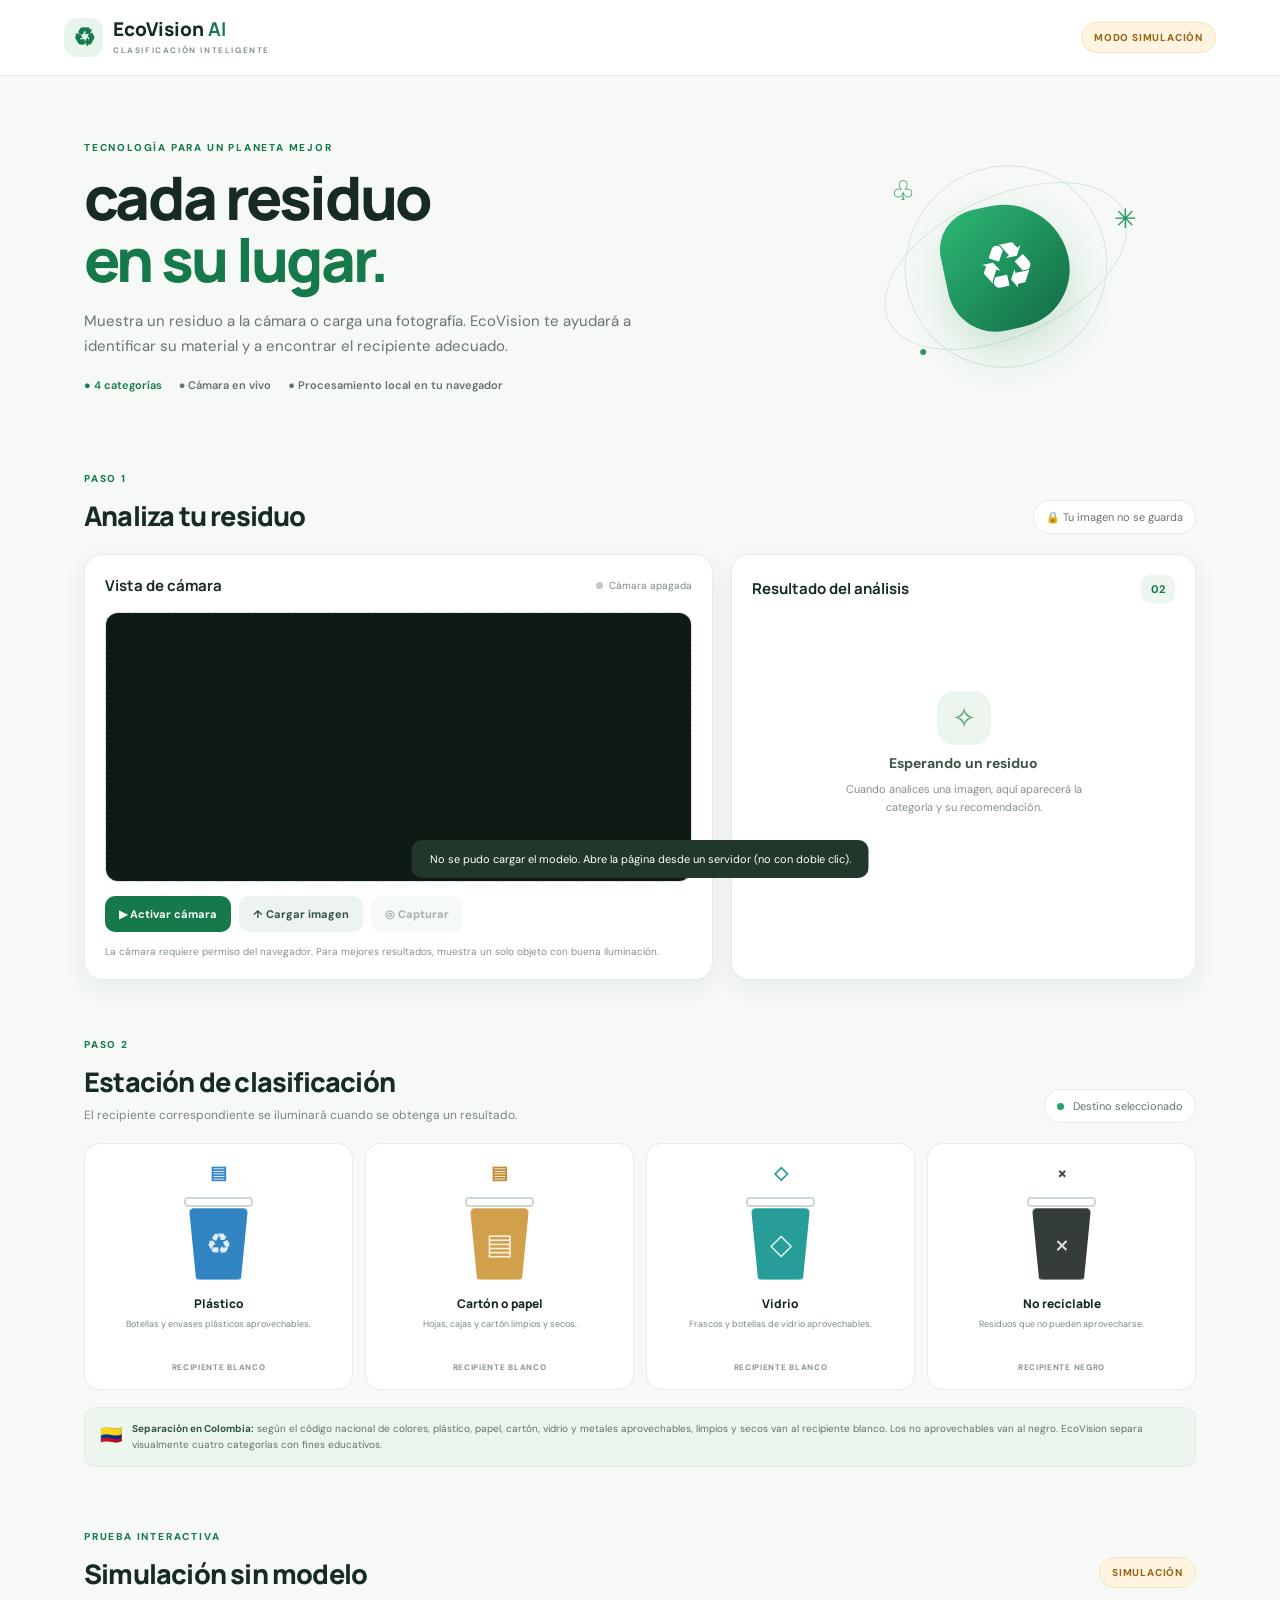
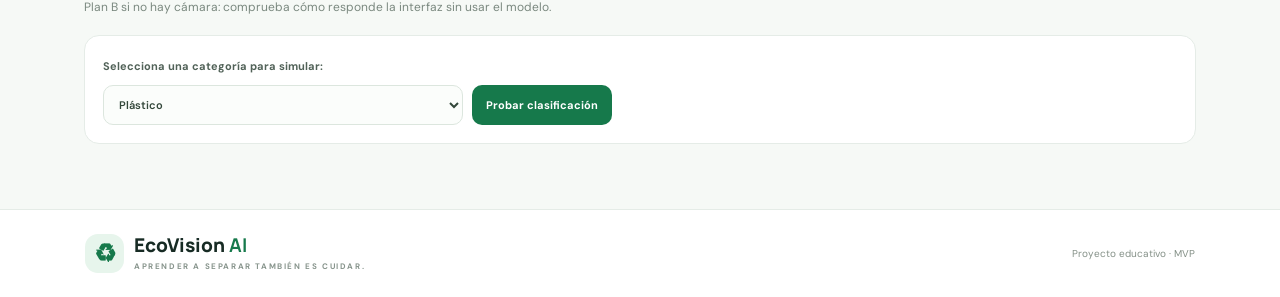
==== index.html @ 559f6216 "EcoVision AI: MVP de clasificacion de residuos con Teachable Machine + TF.js" ====
<!doctype html>
<html lang="es">
<head>
  <meta charset="utf-8">
  <meta name="viewport" content="width=device-width, initial-scale=1">
  <meta name="description" content="EcoVision AI: clasificador educativo de residuos.">
  <title>EcoVision AI | Clasificación inteligente</title>
  <link rel="stylesheet" href="styles.css">
  <script src="libs/tf.min.js"></script>
  <script src="libs/teachablemachine-image.min.js"></script>
</head>
<body>
  <header class="topbar">
    <a class="brand" href="#"><span class="brand-mark">♻</span><span>EcoVision <b>AI</b><small>CLASIFICACIÓN INTELIGENTE</small></span></a>
    <span class="mode-pill" id="modePill">CARGANDO MODELO…</span>
  </header>

  <main>
    <section class="hero">
      <div>
        <p class="eyebrow">TECNOLOGÍA PARA UN PLANETA MEJOR</p>
        <h1> cada residuo<br><span>en su lugar.</span></h1>
        <p class="intro">Muestra un residuo a la cámara o carga una fotografía. EcoVision te ayudará a identificar su material y a encontrar el recipiente adecuado.</p>
        <div class="hero-tags"><span>● 4 categorías</span><span>● Cámara en vivo</span><span>● Procesamiento local en tu navegador</span></div>
      </div>
      <div class="hero-art" aria-hidden="true">
        <div class="orbit orbit-one"></div><div class="orbit orbit-two"></div>
        <div class="leaf">♻</div><span class="float f1">♧</span><span class="float f2">✳</span><span class="float f3">●</span>
      </div>
    </section>

    <section class="workspace">
      <div class="section-heading"><div><p class="eyebrow">PASO 1</p><h2>Analiza tu residuo</h2></div><span class="privacy">🔒 Tu imagen no se guarda</span></div>
      <div class="work-grid">
        <section class="panel camera-panel">
          <div class="panel-title"><h3>Vista de cámara</h3><span class="live-dot" id="cameraStatus">Cámara apagada</span></div>
          <div class="camera-stage" id="cameraStage">
            <video id="video" autoplay playsinline muted></video>
            <canvas id="captureCanvas" hidden></canvas>
            <img id="preview" alt="Vista previa del residuo" hidden>
            <div class="camera-placeholder" id="cameraPlaceholder"><div class="camera-icon">⌁</div><b>Tu residuo aparecerá aquí</b><span>Activa la cámara o selecciona una fotografía</span></div>
            <div class="scan-line" id="scanLine"></div>
          </div>
          <div class="camera-actions">
            <button class="btn btn-primary" id="cameraBtn">▶ Activar cámara</button>
            <label class="btn btn-light" for="fileInput">↑ Cargar imagen</label>
            <input id="fileInput" type="file" accept="image/*" hidden>
            <button class="btn btn-light" id="captureBtn" disabled>◎ Capturar</button>
          </div>
          <p class="microcopy">La cámara requiere permiso del navegador. Para mejores resultados, muestra un solo objeto con buena iluminación.</p>
        </section>

        <section class="panel result-panel">
          <div class="panel-title"><h3>Resultado del análisis</h3><span class="step-number">02</span></div>
          <div class="empty-result" id="emptyResult"><div class="empty-icon">✧</div><b>Esperando un residuo</b><span>Cuando analices una imagen, aquí aparecerá la categoría y su recomendación.</span></div>
          <div id="resultContent" hidden>
            <div class="result-category"><span class="result-symbol" id="resultSymbol">♻</span><div><span class="micro-label">CATEGORÍA IDENTIFICADA</span><h2 id="resultName">Plástico</h2></div></div>
            <div class="confidence-row"><span id="confidenceLabel">Confianza del modelo</span><b id="confidenceValue">—</b></div>
            <div class="meter"><div id="confidenceMeter"></div></div><div class="probs" id="probList"></div>
            <div class="recommendation"><b id="recommendationTitle">Destino recomendado</b><p id="recommendationText"></p></div>
            <div class="result-actions"><button class="btn btn-primary" id="showBinBtn">Ver recipiente</button><button class="btn btn-light" id="resetBtn">Analizar otro</button></div>
          </div>
          <div class="demo-note" id="demoNote" hidden><b>Simulación:</b> este resultado lo eligió el usuario, no es una predicción de IA.</div>
        </section>
      </div>
    </section>

    <section class="bins-section" id="binsSection">
      <div class="section-heading"><div><p class="eyebrow">PASO 2</p><h2>Estación de clasificación</h2><p class="subheading">El recipiente correspondiente se iluminará cuando se obtenga un resultado.</p></div><span class="legend"><i></i> Destino seleccionado</span></div>
      <div class="bins-grid" id="binsGrid">
        <article class="bin-card" data-bin="plastico"><div class="bin-icon blue">▤</div><div class="bin-visual blue-bin"><div class="bin-lid"></div><div class="bin-body"><span>♻</span></div></div><h3>Plástico</h3><p>Botellas y envases plásticos aprovechables.</p><small>RECIPIENTE BLANCO</small></article>
        <article class="bin-card" data-bin="papel"><div class="bin-icon amber">▤</div><div class="bin-visual amber-bin"><div class="bin-lid"></div><div class="bin-body"><span>▤</span></div></div><h3>Cartón o papel</h3><p>Hojas, cajas y cartón limpios y secos.</p><small>RECIPIENTE BLANCO</small></article>
        <article class="bin-card" data-bin="vidrio"><div class="bin-icon teal">◇</div><div class="bin-visual teal-bin"><div class="bin-lid"></div><div class="bin-body"><span>◇</span></div></div><h3>Vidrio</h3><p>Frascos y botellas de vidrio aprovechables.</p><small>RECIPIENTE BLANCO</small></article>
        <article class="bin-card" data-bin="no_reciclable"><div class="bin-icon dark">×</div><div class="bin-visual dark-bin"><div class="bin-lid"></div><div class="bin-body"><span>×</span></div></div><h3>No reciclable</h3><p>Residuos que no pueden aprovecharse.</p><small>RECIPIENTE NEGRO</small></article>
      </div>
      <div class="colombia-note"><span>🇨🇴</span><p><b>Separación en Colombia:</b> según el código nacional de colores, plástico, papel, cartón, vidrio y metales aprovechables, limpios y secos van al recipiente blanco. Los no aprovechables van al negro. EcoVision separa visualmente cuatro categorías con fines educativos.</p></div>
    </section>

    <section class="demo-section" id="demoSection">
      <div class="demo-heading"><div><p class="eyebrow">PRUEBA INTERACTIVA</p><h2>Simulación sin modelo</h2><p class="subheading">Plan B si no hay cámara: comprueba cómo responde la interfaz sin usar el modelo.</p></div><span class="demo-label">SIMULACIÓN</span></div>
      <div class="demo-controls">
        <label for="demoSelect">Selecciona una categoría para simular:</label>
        <div class="demo-row"><select id="demoSelect"><option value="plastico">Plástico</option><option value="papel">Cartón o papel</option><option value="vidrio">Vidrio</option><option value="no_reciclable">No reciclable</option></select><button class="btn btn-primary" id="demoBtn">Probar clasificación</button></div>
      </div>
    </section>
  </main>

  <footer><div class="brand"><span class="brand-mark">♻</span><span>EcoVision <b>AI</b><small>APRENDER A SEPARAR TAMBIÉN ES CUIDAR.</small></span></div><p>Proyecto educativo · MVP</p></footer>
  <div class="toast" id="toast" role="status" aria-live="polite"></div>
  <script src="app.js"></script>
</body>
</html>
---- styles.css ----
@import url('https://fonts.googleapis.com/css2?family=DM+Sans:wght@400;500;600;700;800&family=Manrope:wght@400;500;600;700;800&display=swap');
:root{--green:#16794b;--green2:#20a464;--ink:#172b24;--muted:#718078;--line:#e5ece7;--bg:#f6f9f6;--white:#fff}
*{box-sizing:border-box}body{margin:0;background:var(--bg);color:var(--ink);font-family:'DM Sans',sans-serif}.topbar{height:76px;background:#fff;border-bottom:1px solid var(--line);display:flex;align-items:center;justify-content:space-between;padding:0 max(calc((100vw - 1160px)/2),5vw)}.brand{display:flex;align-items:center;gap:10px;color:var(--ink);font-family:Manrope,sans-serif;font-weight:800;font-size:19px;text-decoration:none;line-height:1.05}.brand b{color:var(--green)}.brand small{display:block;font:700 8px 'DM Sans';letter-spacing:1.6px;color:#87948c;margin-top:5px}.brand-mark{display:grid;place-items:center;width:39px;height:39px;border-radius:13px;background:#e7f5ec;color:var(--green);font-size:25px}.mode-pill,.demo-label{background:#fff4df;color:#986517;border:1px solid #f2e3c2;border-radius:30px;padding:8px 12px;font-size:10px;font-weight:800;letter-spacing:.8px}.hero{max-width:1160px;margin:0 auto;padding:65px 24px 55px;display:flex;align-items:center;justify-content:space-between;min-height:300px}.eyebrow{font-size:10px;letter-spacing:1.8px;color:var(--green);font-weight:800;margin:0 0 12px}.hero h1{font:800 clamp(39px,5vw,60px)/1.04 Manrope,sans-serif;letter-spacing:-2.7px;margin:0}.hero h1 span{color:var(--green)}.intro{max-width:570px;color:#68766e;line-height:1.7;font-size:15px;margin:18px 0}.hero-tags{display:flex;gap:17px;flex-wrap:wrap;color:#63736a;font-size:11px;font-weight:600}.hero-tags span:first-child{color:var(--green)}.hero-art{width:290px;height:220px;position:relative;display:grid;place-items:center;margin-right:45px}.orbit{position:absolute;border:1px solid #d4e8da;border-radius:50%;transform:rotate(-25deg)}.orbit-one{width:260px;height:140px}.orbit-two{width:200px;height:205px;transform:rotate(45deg)}.leaf{width:125px;height:125px;border-radius:38% 62% 55% 45%;background:linear-gradient(145deg,#2db876,#126b43);display:grid;place-items:center;color:#fff;font-size:65px;box-shadow:0 20px 45px #1d8a5033;transform:rotate(-12deg)}.float{position:absolute;color:#23965b;font-size:27px}.f1{top:17px;left:30px}.f2{right:14px;top:45px}.f3{bottom:16px;left:58px;font-size:14px}.workspace,.bins-section,.demo-section{max-width:1160px;margin:0 auto;padding:25px 24px 48px}.section-heading,.demo-heading{display:flex;align-items:end;justify-content:space-between;margin-bottom:20px}.section-heading h2,.demo-heading h2{font:800 27px Manrope;margin:0;letter-spacing:-.8px}.privacy,.legend{font-size:11px;color:#64756b;background:#fff;border:1px solid var(--line);padding:9px 12px;border-radius:30px}.work-grid{display:grid;grid-template-columns:1.15fr .85fr;gap:18px}.panel{background:#fff;border:1px solid var(--line);border-radius:18px;padding:20px;box-shadow:0 8px 25px #173d2410}.panel-title{display:flex;align-items:center;justify-content:space-between;margin-bottom:16px}.panel-title h3{font:700 15px Manrope;margin:0}.live-dot{font-size:10px;color:#7b8981}.live-dot:before{content:"";display:inline-block;width:7px;height:7px;background:#c1c9c4;border-radius:50%;margin-right:6px}.live-dot.active:before{background:#20a464;box-shadow:0 0 0 4px #e2f5e9}.camera-stage{height:270px;background:#f0f5f1;border:1px dashed #d2ded5;border-radius:13px;position:relative;overflow:hidden;display:grid;place-items:center}.camera-stage video,.camera-stage img{width:100%;height:100%;object-fit:contain;background:#101a15}.camera-placeholder{display:flex;flex-direction:column;align-items:center;gap:8px;color:#64756b;text-align:center}.camera-placeholder b{font-size:13px;color:#34463b}.camera-placeholder span{font-size:11px}.camera-icon{width:50px;height:50px;border-radius:16px;background:#e0eee4;display:grid;place-items:center;color:var(--green);font-size:29px}.scan-line{display:none;position:absolute;left:0;right:0;height:2px;background:#55e99b;box-shadow:0 0 12px #55e99b;animation:scan 2.2s linear infinite}.scanning .scan-line{display:block}@keyframes scan{from{top:0}to{top:100%}}.camera-actions{display:flex;gap:8px;flex-wrap:wrap;margin-top:14px}.btn{border:0;border-radius:10px;padding:11px 14px;font:700 11px 'DM Sans';cursor:pointer;transition:.2s}.btn:hover{transform:translateY(-1px)}.btn:disabled{opacity:.45;cursor:not-allowed;transform:none}.btn-primary{background:var(--green);color:#fff}.btn-light{background:#edf4ef;color:#345242}.microcopy{font-size:10px;color:#859189;line-height:1.5;margin:12px 0 0}.step-number{background:#edf5ef;color:var(--green);font-size:11px;font-weight:800;padding:7px 10px;border-radius:9px}.empty-result{height:270px;display:flex;flex-direction:column;align-items:center;justify-content:center;text-align:center;gap:9px;color:#829087;padding:20px}.empty-result b{color:#405247;font-size:14px}.empty-result span{font-size:11px;line-height:1.6;max-width:240px}.empty-icon{width:54px;height:54px;border-radius:18px;background:#edf5ef;color:#5d9c75;display:grid;place-items:center;font-size:29px}.result-category{display:flex;gap:13px;align-items:center;margin:26px 0}.result-symbol{width:55px;height:55px;border-radius:16px;background:#e9f5ed;color:var(--green);display:grid;place-items:center;font-size:29px}.micro-label{font-size:9px;color:#87948c;letter-spacing:1px;font-weight:800}.result-category h2{font:800 22px Manrope;margin:4px 0}.confidence-row{display:flex;justify-content:space-between;font-size:11px;color:#64756b}.confidence-row b{color:var(--green);font-size:13px}.meter{height:7px;background:#edf1ee;border-radius:20px;margin:9px 0 20px;overflow:hidden}.meter div{height:100%;width:0;background:linear-gradient(90deg,#16834f,#56c58a);border-radius:20px;transition:width .5s}.recommendation{padding:14px;background:#f0f7f2;border:1px solid #e0eee4;border-radius:12px}.recommendation b{font-size:11px;color:#286443}.recommendation p{font-size:11px;color:#617168;line-height:1.55;margin:6px 0 0}.result-actions{display:flex;gap:8px;margin-top:15px}.demo-note{font-size:10px;line-height:1.55;color:#8a6a2d;background:#fff8e9;border:1px solid #f3e8cd;padding:10px 12px;border-radius:10px;margin-top:12px}.bins-section{padding-top:10px}.subheading{font-size:12px;color:#7a887f;margin:7px 0 0}.legend i{display:inline-block;width:7px;height:7px;border-radius:50%;background:#20a464;margin-right:6px}.bins-grid{display:grid;grid-template-columns:repeat(4,1fr);gap:12px}.bin-card{background:#fff;border:1px solid var(--line);border-radius:15px;text-align:center;padding:17px 10px 14px;transition:.25s;position:relative}.bin-card.active{border:2px solid #27a466;box-shadow:0 0 0 4px #20a46418,0 12px 25px #1b8a4b16;transform:translateY(-5px)}.bin-card.active:after{content:"✓ DESTINO";position:absolute;top:9px;right:8px;background:#e6f6ec;color:#16794b;border-radius:20px;font-size:7px;font-weight:800;padding:5px}.bin-icon{font-size:18px;font-weight:800;margin-bottom:7px}.blue{color:#3688c7}.amber{color:#c28b31}.teal{color:#299d9a}.slate{color:#62778a}.dark{color:#424b45}.bin-visual{height:91px;width:75px;margin:4px auto 12px;position:relative}.bin-lid{position:absolute;top:5px;left:3px;width:69px;height:10px;border-radius:4px;background:#fff;border:2px solid #cdd8d0}.bin-body{position:absolute;top:16px;left:8px;width:59px;height:72px;border-radius:5px 5px 12px 12px;clip-path:polygon(0 0,100% 0,88% 100%,12% 100%);display:grid;place-items:center;color:#ffffffd9;font-size:29px;box-shadow:inset 0 0 0 1px #ffffff44}.blue-bin .bin-body{background:#3184c2}.amber-bin .bin-body{background:#d1a04b}.teal-bin .bin-body{background:#269d99}.slate-bin .bin-body{background:#64798d}.dark-bin .bin-body{background:#343d38}.bin-card h3{font:800 12px Manrope;margin:0 0 6px}.bin-card p{font-size:9px;line-height:1.45;color:#7c8981;min-height:27px;margin:0 0 9px}.bin-card small{font-size:8px;letter-spacing:.7px;color:#8b978f;font-weight:800}.colombia-note{display:flex;gap:10px;background:#edf5ef;border:1px solid #e0ebe2;padding:13px 15px;border-radius:12px;margin-top:17px;font-size:10px;color:#627168;line-height:1.6}.colombia-note span{font-size:18px}.colombia-note p{margin:0}.colombia-note b{color:#315640}.demo-section{padding-top:15px;padding-bottom:65px}.demo-heading{align-items:center}.demo-controls{background:#fff;border:1px solid var(--line);border-radius:15px;padding:18px}.demo-controls label{font-size:11px;font-weight:700;color:#516258}.demo-row{display:flex;gap:9px;margin-top:10px}.demo-row select{flex:1;max-width:360px;border:1px solid #dce6de;border-radius:10px;padding:11px;background:#fbfdfb;color:#33473a;font:600 11px 'DM Sans'}footer{background:#fff;border-top:1px solid var(--line);padding:24px max(calc((100vw - 1110px)/2),5vw);display:flex;align-items:center;justify-content:space-between}footer p{font-size:10px;color:#849087}.toast{position:fixed;bottom:22px;left:50%;transform:translate(-50%,20px);background:#20372a;color:white;padding:12px 18px;border-radius:10px;font-size:11px;opacity:0;pointer-events:none;transition:.25s;z-index:10}.toast.show{opacity:1;transform:translate(-50%,0)}[hidden]{display:none!important}
@media(max-width:800px){.hero{padding-top:42px}.hero-art{width:190px;margin:0}.orbit-one{width:180px}.orbit-two{width:150px}.leaf{width:95px;height:95px;font-size:48px}.work-grid{grid-template-columns:1fr}.bins-grid{grid-template-columns:repeat(2,1fr)}.section-heading h2,.demo-heading h2{font-size:23px}}
@media(max-width:520px){.topbar{padding:0 17px}.hero{padding:40px 20px;display:block}.hero-art{display:none}.hero h1{font-size:43px}.workspace,.bins-section,.demo-section{padding-left:16px;padding-right:16px}.section-heading,.demo-heading{align-items:flex-start;gap:10px;flex-direction:column}.camera-stage{height:220px}.bins-grid{gap:8px}.bin-card{padding:14px 7px}.demo-row{flex-direction:column}.demo-row select{max-width:none}footer{padding:20px;gap:15px;flex-wrap:wrap}}

.mode-pill.connected{background:#e6f6ec;color:#16794b;border-color:#cfe9d8}.probs{display:grid;gap:6px;margin:0 0 16px}.prob{display:grid;grid-template-columns:96px 1fr 38px;gap:8px;align-items:center;font-size:10px;color:#64756b}.prob i{height:5px;background:#edf1ee;border-radius:9px;overflow:hidden}.prob i b{display:block;height:100%;background:#9bcbb0;width:0;transition:width .25s}.prob.top{color:#16794b;font-weight:700}.prob.top i b{background:#20a464}.prob span:last-child{text-align:right}
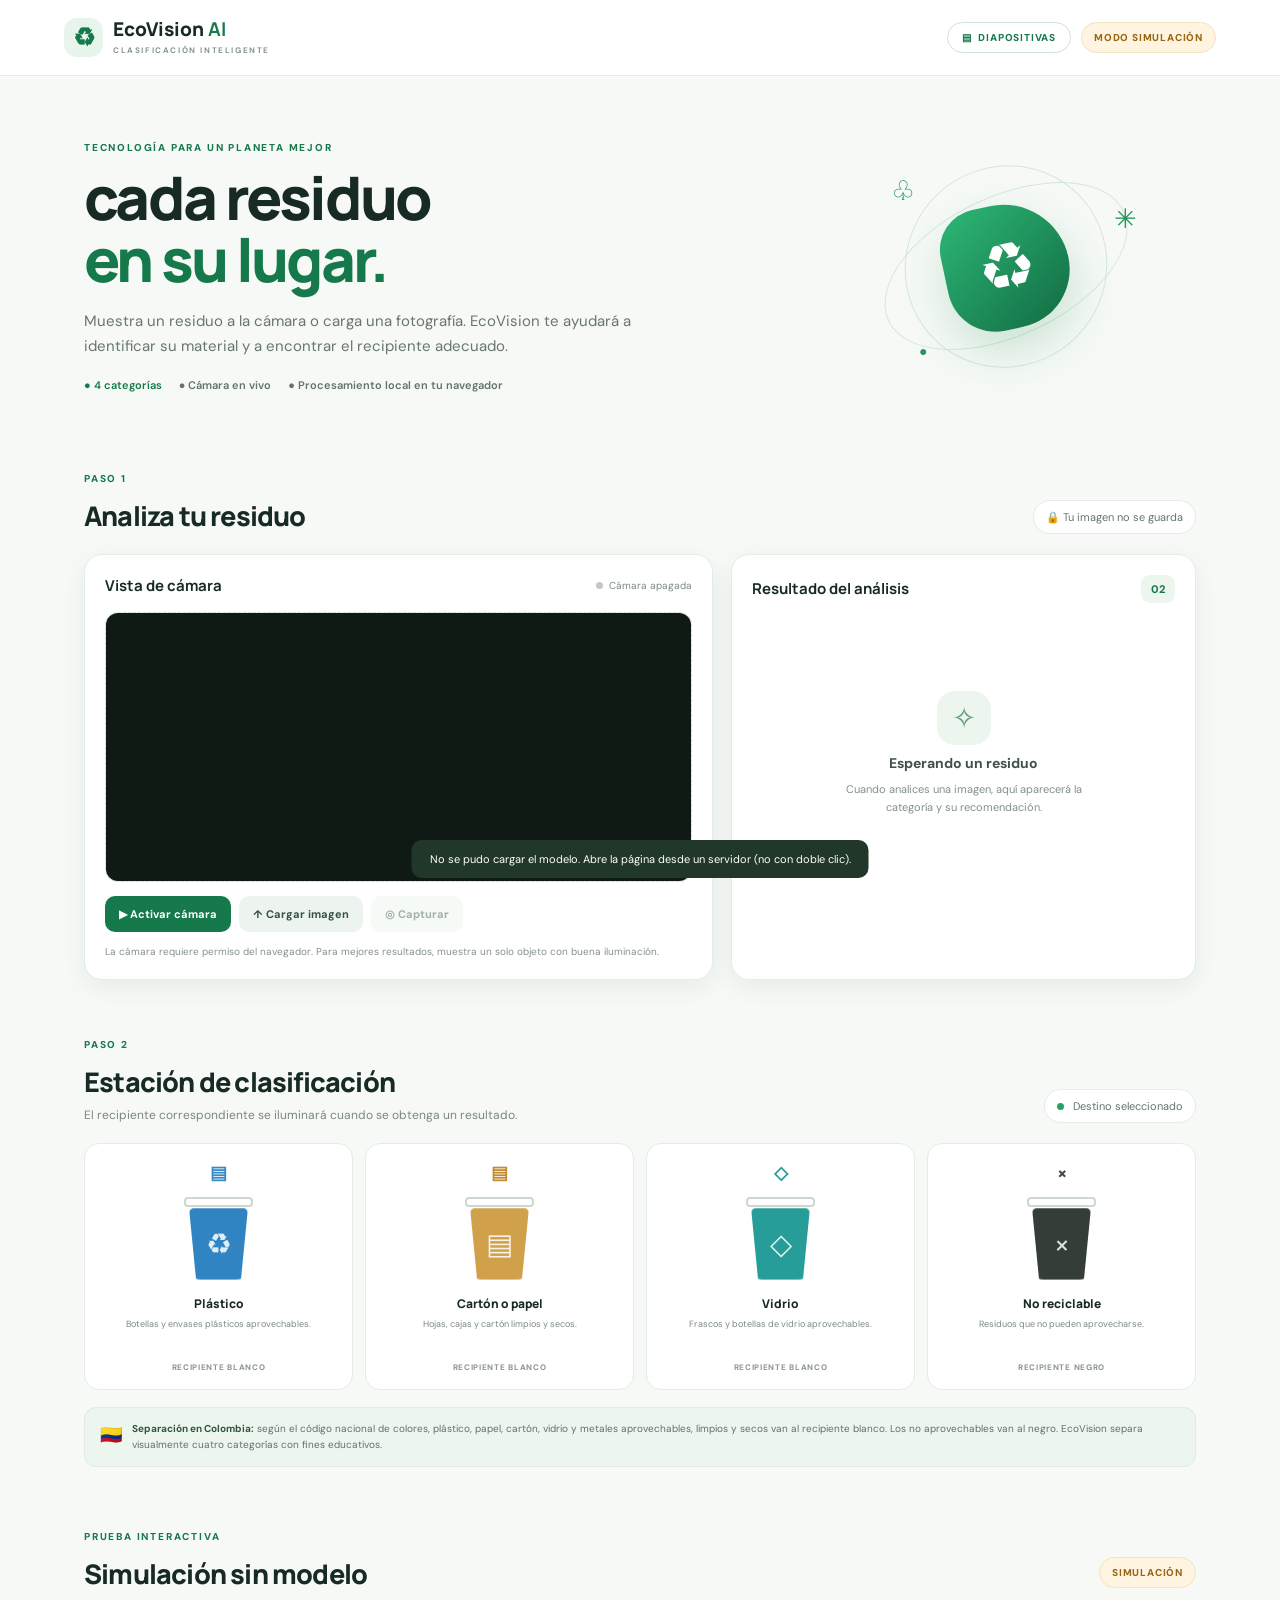
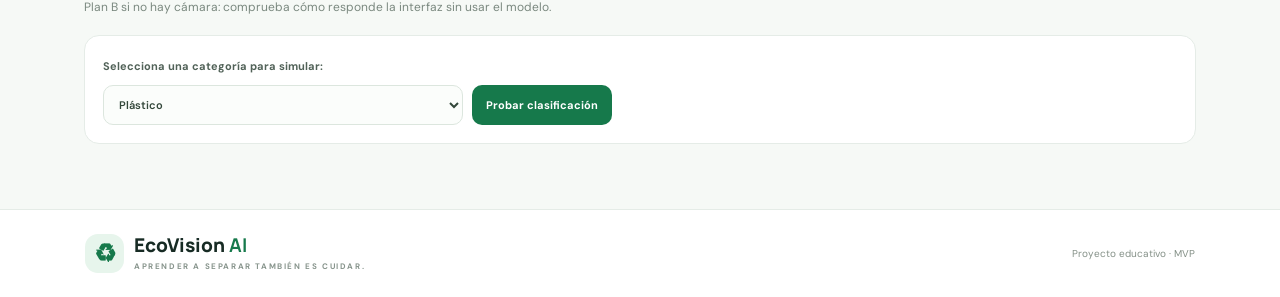
==== commit d338fac2: "Añade boton para abrir la presentacion y reorganiza la diapositiva 17" ====
--- a/index.html
+++ b/index.html
@@ -12,7 +12,10 @@
 <body>
   <header class="topbar">
     <a class="brand" href="#"><span class="brand-mark">♻</span><span>EcoVision <b>AI</b><small>CLASIFICACIÓN INTELIGENTE</small></span></a>
-    <span class="mode-pill" id="modePill">CARGANDO MODELO…</span>
+    <div class="topbar-actions">
+      <a class="deck-btn" href="presentacion.html" target="_blank" rel="noopener" title="Abrir la presentación del proyecto">▤ <span>Diapositivas</span></a>
+      <span class="mode-pill" id="modePill">CARGANDO MODELO…</span>
+    </div>
   </header>
 
   <main>
--- a/styles.css
+++ b/styles.css
@@ -5,3 +5,10 @@
 @media(max-width:520px){.topbar{padding:0 17px}.hero{padding:40px 20px;display:block}.hero-art{display:none}.hero h1{font-size:43px}.workspace,.bins-section,.demo-section{padding-left:16px;padding-right:16px}.section-heading,.demo-heading{align-items:flex-start;gap:10px;flex-direction:column}.camera-stage{height:220px}.bins-grid{gap:8px}.bin-card{padding:14px 7px}.demo-row{flex-direction:column}.demo-row select{max-width:none}footer{padding:20px;gap:15px;flex-wrap:wrap}}
 
 .mode-pill.connected{background:#e6f6ec;color:#16794b;border-color:#cfe9d8}.probs{display:grid;gap:6px;margin:0 0 16px}.prob{display:grid;grid-template-columns:96px 1fr 38px;gap:8px;align-items:center;font-size:10px;color:#64756b}.prob i{height:5px;background:#edf1ee;border-radius:9px;overflow:hidden}.prob i b{display:block;height:100%;background:#9bcbb0;width:0;transition:width .25s}.prob.top{color:#16794b;font-weight:700}.prob.top i b{background:#20a464}.prob span:last-child{text-align:right}
+
+/* Botón que abre la presentación (diapositivas) */
+.topbar-actions{display:flex;align-items:center;gap:10px}
+.deck-btn{display:inline-flex;align-items:center;gap:7px;background:#fff;color:var(--green);border:1px solid #cfe4d8;border-radius:30px;padding:8px 14px;font:800 10px 'DM Sans',sans-serif;letter-spacing:.8px;text-transform:uppercase;text-decoration:none;white-space:nowrap;transition:background .18s,color .18s,border-color .18s,box-shadow .18s}
+.deck-btn:hover{background:var(--green);color:#fff;border-color:var(--green);box-shadow:0 6px 16px #16794b33}
+.deck-btn:focus-visible{outline:2px solid var(--green2);outline-offset:2px}
+@media(max-width:520px){.deck-btn span{display:none}.deck-btn{padding:8px 10px;font-size:14px;letter-spacing:0}.topbar-actions{gap:7px}.mode-pill{font-size:9px;padding:6px 9px;letter-spacing:.4px;line-height:1.35;text-align:center;max-width:78px}}
